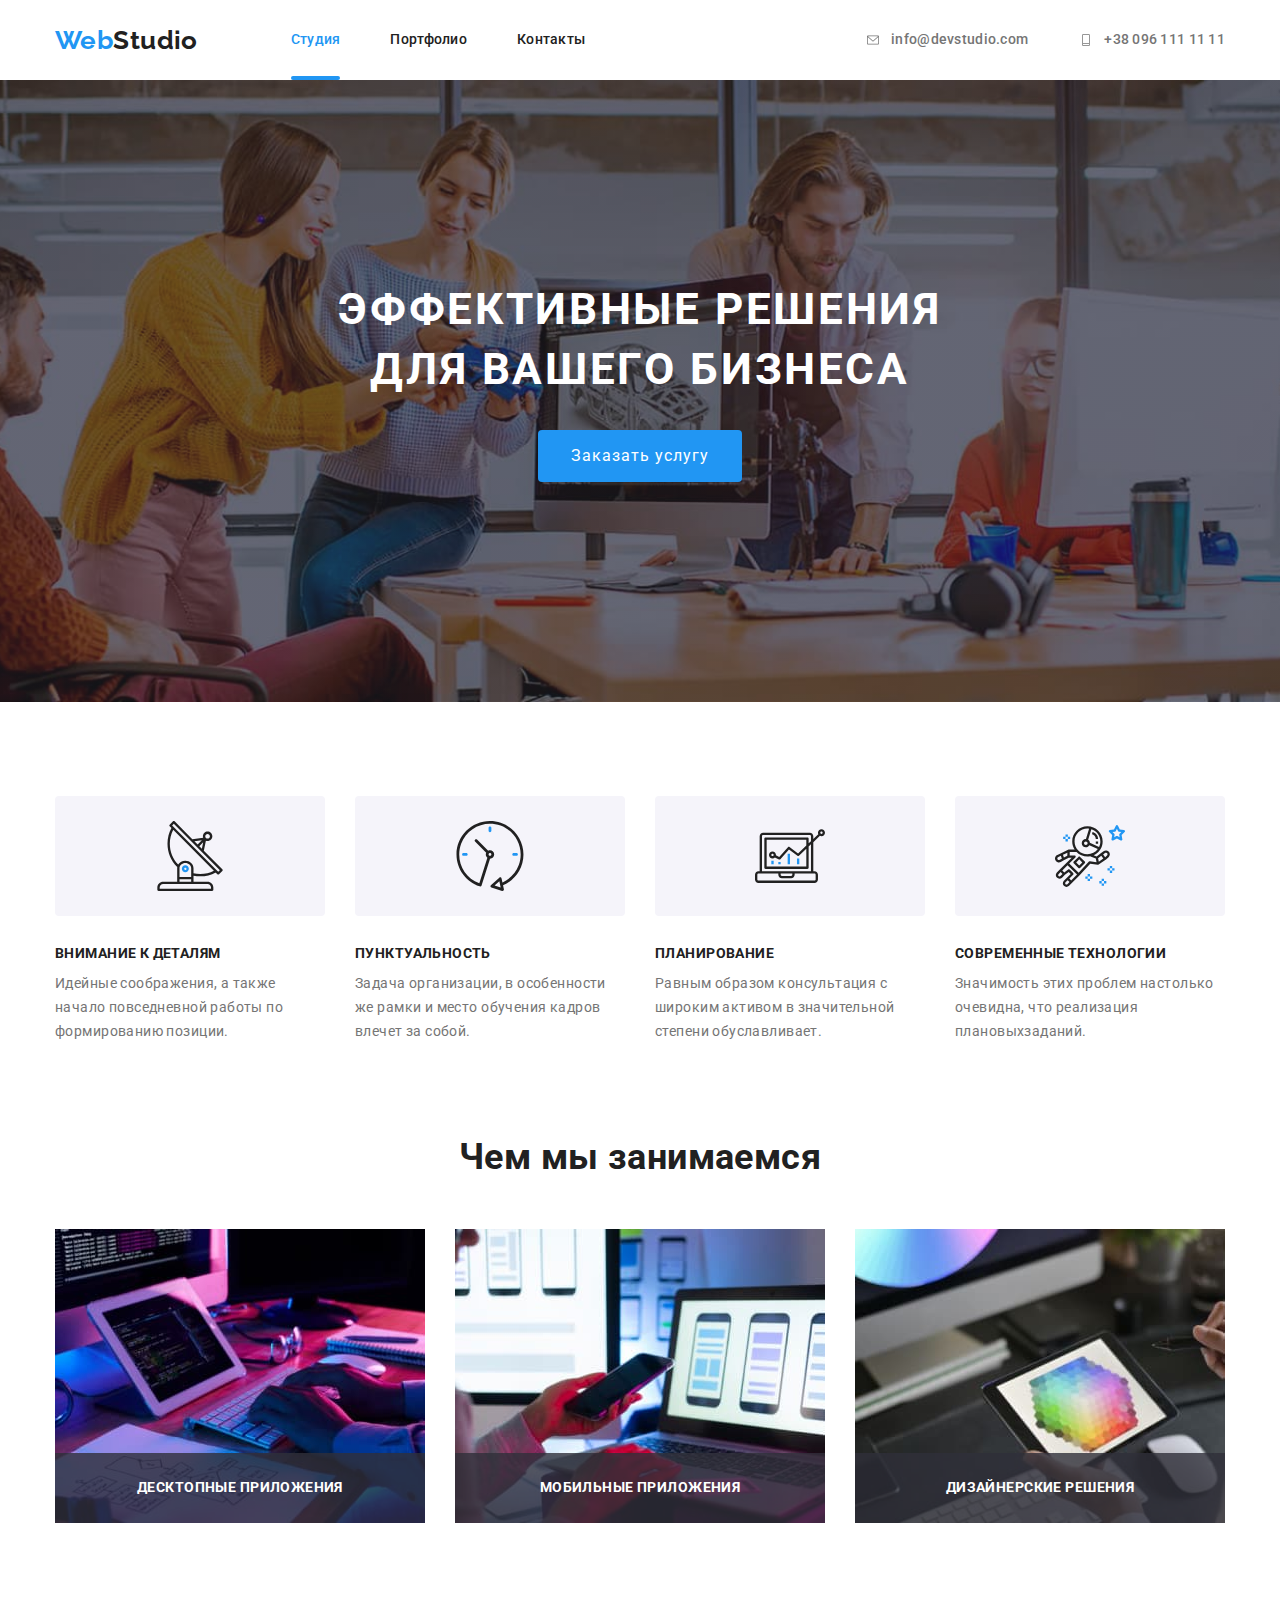
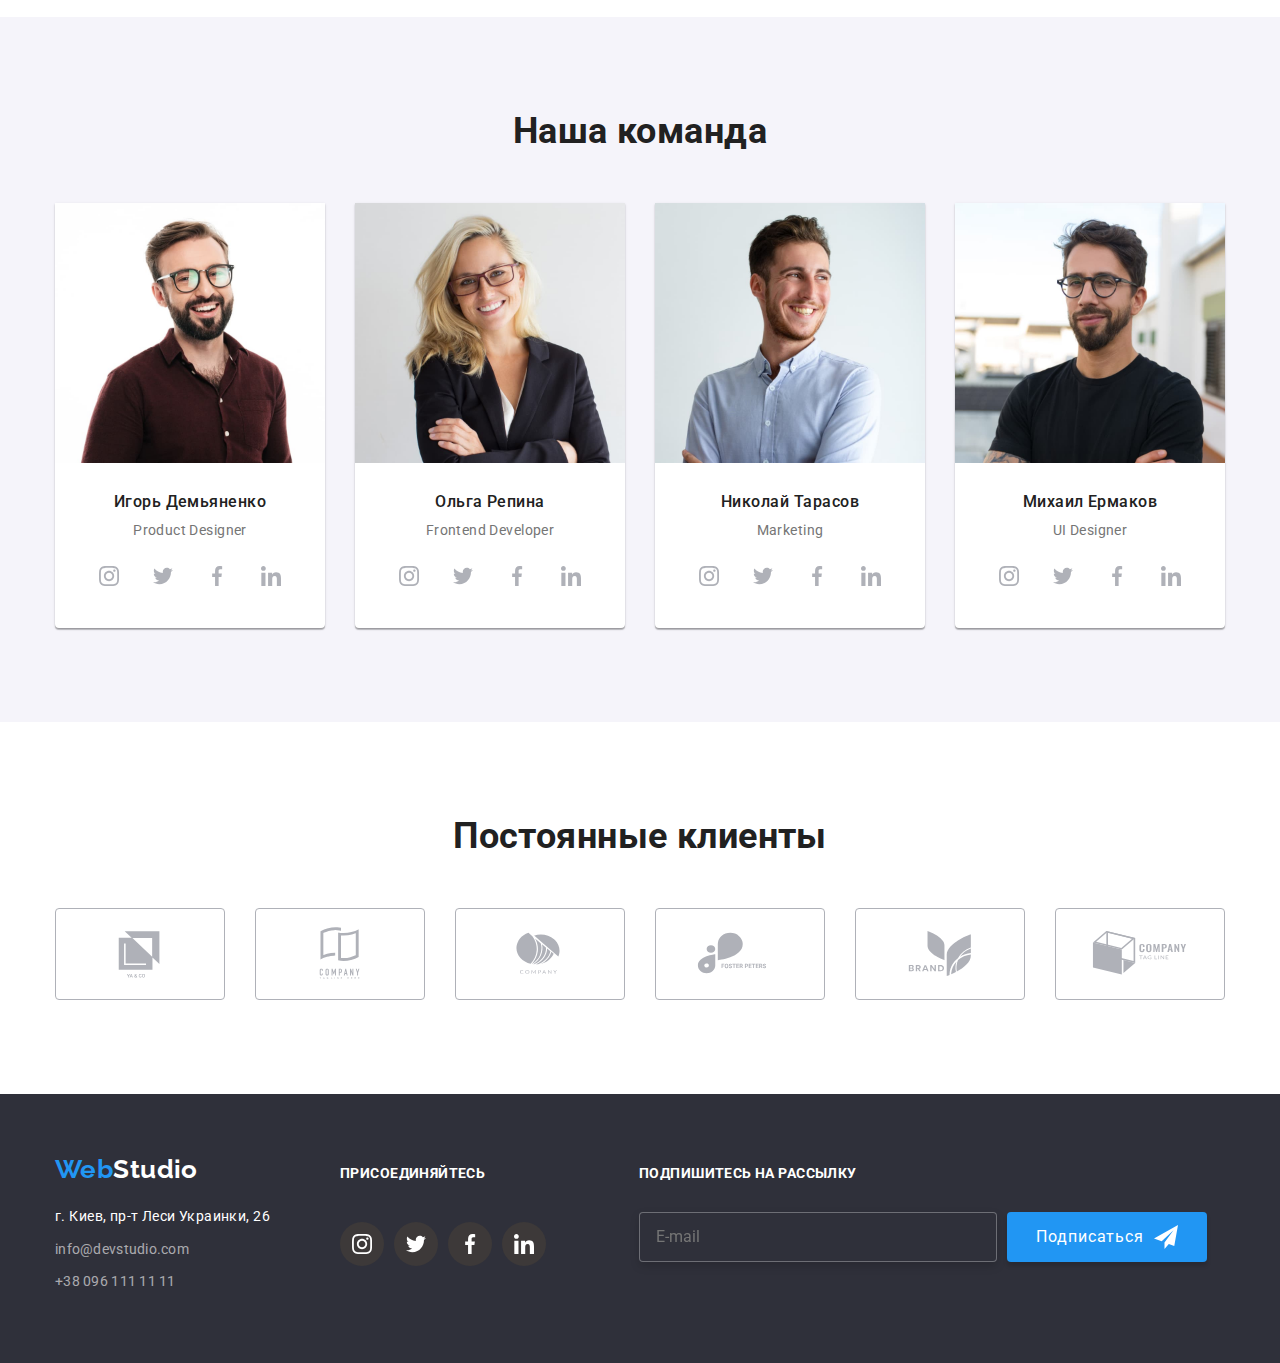
==== index.html @ f061e7f2 "7дз" ====
<!DOCTYPE html>
<html lang="ru">
<head>
    <meta charset="UTF-8">
    <meta http-equiv="X-UA-Compatible" content="IE=edge">
    <meta name="viewport" content="width=device-width, initial-scale=1.0">
    <title>WebStudio</title>
    <link href="https://fonts.googleapis.com/css2?family=Raleway:wght@700&family=Roboto:wght@400;500;700;900&display=swap" rel="stylesheet">
    <link rel="stylesheet" href="https://cdnjs.cloudflare.com/ajax/libs/modern-normalize/1.1.0/modern-normalize.min.css">
    <link rel="stylesheet" href="css/style.css">
    <link rel="stylesheet" href="css/main.min.css">
    
</head>
<body>
    <header class="header">
        <div class="container">
        <nav class="header-nav main">
            <a class="logo link" href="./index.html">
                <span class="accent">Web</span>Studio</a>
    
            <ul class="nav-list list">
                <li class="header-item"><a class="nav-link link current" href="./index.html">Студия</a></li>
                <li class="header-item"><a class="nav-link link" href="./portfolio.html">Портфолио</a></li>
                <li class="header-item"><a class="nav-link link" href="">Контакты</a></li>
            </ul>
        </nav>
        
        <ul class="contacts-list list">
            <li class="header-item">
                <a class="contact-link link" href="mailto:info@devstudio.com">
                     <svg class="header-icon" width="16" height="12">
                        <use href="./images/icons.svg#icon-email-1"></use>
                    </svg>
                    info@devstudio.com</a></li>
            <li class="header-item">
                <a class="contact-link link" href="tel:+380961111111">
                     <svg class="header-icon" width="16" height="12">
                        <use href="./images/icons.svg#icon-mobile-2" ></use>
                    </svg>
                    +38 096 111 11 11</a></li>
        </ul>
        </div>

    
    </header>
    <main>

        <section class="section hero">
            <div class="container">
            <h1 class="hero-title">Эффективные решения для вашего бизнеса
            </h1>
            <button class="button" type="button" data-modal-open>Заказать услугу</button>
        </div>
        </section>

    <section class="section about">
        <div class="container">
        <h2 class="section-title visually-hidden">наши приоритеты</h2>

        <ul class="about-list list">
            <li class="about-item" >
                <div class="about-soc-list">
                    <svg class="about-soc-icon" width="70" height="70">
                        <use href="./images/icons.svg#icon-antenna-1"></use>
                    </svg>

                </div>
                
                
                <h3 class="about-subtitle">Внимание к деталям</h3>
                <p class="about-description">Идейные соображения, а также начало повседневной работы по формированию позиции.</p>
            </li>
            <li class="about-item">
                <div class="about-soc-list">
                    <svg class="about-soc-icon" width="70" height="70">
                        <use href="./images/icons.svg#icon-clock-2"></use>
                    </svg>

                </div>

                <h3 class="about-subtitle">Пунктуальность</h3>
                <p class="about-description">Задача организации, в особенности же рамки и место обучения кадров влечет за собой.</p>
            </li>
            <li class="about-item">
                <div class="about-soc-list">
                    <svg class="about-soc-icon" width="70" height="70">
                        <use href="./images/icons.svg#icon-diagram-3"></use>
                    </svg>

                </div>
                <h3 class="about-subtitle">Планирование</h3>
                <p class="about-description">Равным образом консультация с широким активом в значительной степени обуславливает.</p>
            </li>
            <li class="about-item">
                <div class="about-soc-list">
                    <svg class="about-soc-icon" width="70" height="70">
                        <use href="./images/icons.svg#icon-astronaut-4"></use>
                    </svg>

                </div>
                <h3 class="about-subtitle">Современные технологии</h3>
                <p class="about-description">Значимость этих проблем настолько очевидна, что реализация плановыхзаданий.</p>
            </li>
        </ul>
    </div>
    </section>
    <section class="section work">
        <div class="container">
        <h2 class="section-title">Чем мы занимаемся</h2>
        <ul class="work-list list">
            <div class="work-fon">
            <li class="work-item">
                <img src="./images/box1computer.jpg" alt="компьютер" width="370" />
                <p class="work-text">Десктопные приложения</p>
            </li>
       
            <li class="work-item">
                <img src="./images/box2phone.jpg" alt="телефон" width="370" />
                <p class="work-text">Мобильные приложения</p>
            </li>
            <li class="work-item">
                <img src="./images/box3planchet.jpg" alt="планшет" width="370" />
                <p class="work-text">Дизайнерские решения</p>
            </li>
        </div>
        </ul>
    </div>
    </section>
    <section class="section team">
        <div class="container">
        <h2 class="section-title">Наша команда</h2>
        <ul class="team-list list">
            <li class="team-item">
                <img src="./images/man1.jpg" alt="мужчина1" width="270" />
                <div class="thumb">
                <h3 class="team-subtitle">Игорь Демьяненко</h3>
                <p class="team- description">Product Designer</p>
                <ul class="team-soc-list list">
                    <li class="team-soc-item">
                        <a href="" class="team-soc-link">
                            <svg class="team-soc-icon" width="20" height="20">
                                <use href="./images/icons.svg#icon-instagram-1"></use>
                            </svg>
                        </a>
                    </li>
                    <li class="team-soc-item">
                        <a href="" class="team-soc-link">
                            <svg class="team-soc-icon" width="20" height="20">
                                <use href="./images/icons.svg#icon-twitter-2"></use>
                            </svg>
                        </a>
                    </li>
                    <li class="team-soc-item">
                        <a href="" class="team-soc-link">
                            <svg class="team-soc-icon" width="20" height="20">
                                <use href="./images/icons.svg#icon-facebook-3"></use>  
                            </svg>                           
                        </a>
                    </li>
                    <li class="team-soc-item">
                        <a href="" class="team-soc-link">
                            <svg class="team-soc-icon" width="20" height="20">
                                <use href="./images/icons.svg#icon-linkedin-4"></use>
                            </svg>
                        </a>
                    </li>
                </ul>
                </div>
            </li>
            <li class="team-item">
                <img src="./images/woman2.jpg" alt="женщина2" width="270" />
                <div class="thumb">
                <h3 class="team-subtitle">Ольга Репина</h3>
                <p class="team- description">Frontend Developer</p>
                <ul class="team-soc-list list">
                    <li class="team-soc-item">
                        <a href="" class="team-soc-link">
                            <svg class="team-soc-icon" width="20" height="20">
                                <use href="./images/icons.svg#icon-instagram-1"></use>
                            </svg>
                        </a>
                    </li>
                    <li class="team-soc-item">
                        <a href="" class="team-soc-link">
                            <svg class="team-soc-icon" width="20" height="20">
                                <use href="./images/icons.svg#icon-twitter-2"></use>
                            </svg>
                        </a>
                    </li>
                    <li class="team-soc-item">
                        <a href="" class="team-soc-link">
                            <svg class="team-soc-icon" width="20" height="20">
                                <use href="./images/icons.svg#icon-facebook-3"></use>  
                            </svg>                           
                        </a>
                    </li>
                    <li class="team-soc-item">
                        <a href="" class="team-soc-link">
                            <svg class="team-soc-icon" width="20" height="20">
                                <use href="./images/icons.svg#icon-linkedin-4"></use>
                            </svg>
                        </a>
                    </li>
                
                </ul>
            </div>
            </li>
            <li class="team-item">
                <img src="./images/man3.jpg" alt="мужчина3" width="270" />
                <div class="thumb">
                <h3 class="team-subtitle">Николай Тарасов</h3>
                <p class="team- description">Marketing</p>
                <ul class="team-soc-list list">
                    <li class="team-soc-item">
                        <a href="" class="team-soc-link">
                            <svg class="team-soc-icon" width="20" height="20">
                                <use href="./images/icons.svg#icon-instagram-1"></use>
                            </svg>
                        </a>
                    </li>
                    <li class="team-soc-item">
                        <a href="" class="team-soc-link">
                            <svg class="team-soc-icon" width="20" height="20">
                                <use href="./images/icons.svg#icon-twitter-2"></use>
                            </svg>
                        </a>
                    </li>
                    <li class="team-soc-item">
                        <a href="" class="team-soc-link">
                            <svg class="team-soc-icon" width="20" height="20">
                                <use href="./images/icons.svg#icon-facebook-3"></use>  
                            </svg>                           
                        </a>
                    </li>
                    <li class="team-soc-item">
                        <a href="" class="team-soc-link">
                            <svg class="team-soc-icon" width="20" height="20">
                                <use href="./images/icons.svg#icon-linkedin-4"></use>
                            </svg>
                        </a>
                    </li>
                </ul>
            </div>
            </li>
            <li class="team-item">
                <img src="./images/man4.jpg" alt="мужчина4" width="270" />
                <div class="thumb">
                <h3 class="team-subtitle">Михаил Ермаков</h3>
                <p class="team- description">UI Designer</p>
                <ul class="team-soc-list list">
                    <li class="team-soc-item">
                        <a href="" class="team-soc-link">
                            <svg class="team-soc-icon" width="20" height="20">
                                <use href="./images/icons.svg#icon-instagram-1"></use>
                            </svg>
                        </a>
                    </li>
                    <li class="team-soc-item">
                        <a href="" class="team-soc-link">
                            <svg class="team-soc-icon" width="20" height="20">
                                <use href="./images/icons.svg#icon-twitter-2"></use>
                            </svg>
                        </a>
                    </li>
                    <li class="team-soc-item">
                        <a href="" class="team-soc-link">
                            <svg class="team-soc-icon" width="20" height="20">
                                <use href="./images/icons.svg#icon-facebook-3"></use>  
                            </svg>                           
                        </a>
                    </li>
                    <li class="team-soc-item">
                        <a href="" class="team-soc-link">
                            <svg class="team-soc-icon" width="20" height="20">
                                <use href="./images/icons.svg#icon-linkedin-4"></use>
                            </svg>
                        </a>
                    </li>
                </ul>
            </div>
            </li>
        </ul>
    </div>
    </section>
    <section class="section customers">
        <div class="container">
         <h2 class="section-title">Постоянные клиенты</h2>
         <ul class="customers-list list">
             <li class="customers-list-item">
                 <a href="" class="customers-list-link">
                     <svg class="customers-list-icon" width="106" height="60">
                    <use href="./images/icons.svg#icon-group-1"></use> 
                    </svg> 
               </a>
             </li>
             <li class="customers-list-item">
                <a href="" class="customers-list-link">
                    <svg class="customers-list-icon" width="106" height="60">
                        <use href="./images/icons.svg#icon-group-2"></use> 
                        </svg> 
                   </a>
             </li>
             <li class="customers-list-item">
                <a href="" class="customers-list-link">
                    <svg class="customers-list-icon" width="106" height="60">
                        <use href="./images/icons.svg#icon-group-3"></use> 
                        </svg> 
                </a>
             </li>
             <li class="customers-list-item">
                <a href="" class="customers-list-link">
                    <svg class="customers-list-icon" width="106" height="60">
                        <use href="./images/icons.svg#icon-group-4"></use> 
                        </svg> 
                </a>
             </li>
             <li class="customers-list-item">
                <a href="" class="customers-list-link">
                    <svg class="customers-list-icon" width="106" height="60">
                        <use href="./images/icons.svg#icon-group-5"></use> 
                        </svg> 
                   </a>
             </li>
             <li class="customers-list-item">
                <a href="" class="customers-list-link">
                    <svg class="customers-list-icon" width="106" height="60">
                        <use href="./images/icons.svg#icon-group-6"></use> 
                        </svg> 
                </a>
             </li>
         </ul>
        </div>

    </section>
</main>
    <footer class="footer">
    
        <div class="footer-container">
            <div class="footer-flex">
        <a class="logo link" href="/">
            <span class="accent">Web</span>Studio</a>
        <ul class="footer-list list">
            <li class="adress-item">
                <a class="adress-link link" href="https://goo.gl/maps/D3uRbkzvZpGUqhTm6" target="_blank" rel="noopener noreferrer">г. Киев, пр-т Леси Украинки, 26</a>
            </li>
            <li class="adress-item">
                <a class="contact-link link list" href="mailto:info@devstudio.com">info@devstudio.com</a>
            </li>
            <li class="adress-item">
                <a class="contact-link link list" href="tel:+380961111111">+38 096 111 11 11</a>
            </li>
        </ul>
    </div>
    <div class="footer-soc">
        <h2 class="footer-title">присоединяйтесь</h2>
        <ul class="footer-soc-list list">
            <li class="footer-soc-item">
                <a href="" class="footer-soc-link">
                    <svg class="footer-soc-icon" width="20" height="20">
                        <use href="./images/icons.svg#icon-instagram-1"></use> 
                        </svg>
                    </a> 
            </li>
            <li class="footer-soc-item">
                <a href="" class="footer-soc-link">
                    <svg class="footer-soc-icon" width="20" height="20">
                        <use href="./images/icons.svg#icon-twitter-2"></use> 
                        </svg>
                    </a>
            </li>
            <li class="footer-soc-item">
                <a href="" class="footer-soc-link">
                    <svg class="footer-soc-icon" width="20" height="20">
                        <use href="./images/icons.svg#icon-facebook-3"></use> 
                        </svg>
                    </a>
            </li>
            <li class="footer-soc-item">
                <a href="" class="footer-soc-link">
                    <svg class="footer-soc-icon" width="20" height="20">
                        <use href="./images/icons.svg#icon-linkedin-4"></use> 
                        </svg>
                    </a>
            </li>
        </ul>
    </div>
    
        <div class="footer-mailing">
        <p class="footer-maling-par">Подпишитесь на рассылку</p>
        <form class="form-footer">
            <input type="email" class="footer-input" name="user-name" placeholder="E-mail">
              <button class="footer-but" type="submit">Подписаться <svg class="footer-button-icon" width="24" height="24"> 
                <use href="./images/icons.svg#icon-airbus"></use>
            </svg> </button>
            </form>
           </div>
    </footer>

<div class="backdrop is-hidden" data-modal>
    <div class="modal">
        <button type="button" class="modal-button-icon" data-modal-close>
            <svg class="icon-butt" width="11" height="11">
                <use href="./images/icons.svg#icon-vector"></use>
            </svg>
        </button>
        <p class="modal-title">Оставьте свои данные, мы вам перезвоним</p>
    <form>
        <div class="modal-field">
        <label for="user-name" class="modal-lable">Имя</label>
        <div class="modal-field-wrap">
      <input 
        type="text" 
        class="modal-input" 
        name="user-name"
        id="user-name"
        />
        <svg class="modal-icon" width="18" height="18">
            <use href="./images/icons.svg#icon-person"></use>
        </svg>
    </div>
    </div>
    <div class="modal-field">
        <label for="user-telefon" class="modal-lable">Телефон</label>
        <div class="modal-field-wrap">
      <input type="text" 
        class="modal-input" 
        name="user-telefon"
        id="user-telefon"
        />
        <svg class="modal-icon" width="18" height="18">
            <use href="./images/icons.svg#icon-phone"></use>
        </svg>
    </div>
    </div>
    <div class="modal-field">
        <label for="user-email" class="modal-lable">Почта</label>
        <div class="modal-field-wrap">
      <input type="text" 
        class="modal-input" 
        name="user-email"
        id="user-email"
        />
        <svg class="modal-icon" width="18" height="18">
            <use href="./images/icons.svg#icon-email"></use>
        </svg>
    </div>
    </div>
    <div class="modal-field">
        <label for="user-text" class="modal-lable">Комментарий</label>
      <textarea name="user-text" 
        id="user-text" 
        class="modal-text" 
        placeholder="Введите текст"
        id="user-text"
        ></textarea>
    </div>
    <div class="modal-field">
       <input type="checkbox"
       name="privacy"
       id="privacy"
       value="privacy"
       class="modal-check visually-hidden"
       > 
       <label for="privacy"
       class="check-text"
       ><span>
    <svg class="check-icon" width="11" height="8">
        <use href="./images/icons.svg#icon-vectorr"></use>
    </svg>
</span>

    <p class="condition">Соглашаюсь с рассылкой и принимаю</p>
    <a href="Условия договора" class="conditionals">Условия договора</a>


    </label>

    </div>
       <button type="submit" class="send-button">Отправить</button>
    </form>

    </div>
</div>
<script src="./js/modal.js"></script>

</body>
</html>
---- css/style.css ----
:root {
    --primary-text-color: #757575;
    --secondary-text-color: #212121;
    --primary-white-color: #ffffff;
    --accent-color: #2196F3;
    --secondary-font-family: "Raleway", sans-serif;
    --primary-font-family: "Roboto", sans-serif;

}

html {
    box-sizing: border-box;
}

*,
*::before,
*::after {
    box-sizing: inherit;
}

body {
 font-family: var(--primary-font-family);
 color: var(--primary-text-color);
 background-color: var(--primay-white-color);
 font-size: 14px;
 letter-spacing: 0.03em;
}

.link  { 
    list-style: none;
    padding-left: 0;
    margin: 0;
    text-decoration: none;
}

.list { 
    list-style: none;
    padding-left: 0;
    margin: 0;
    padding: 0px;
}

.section {
    padding: 94px 0;
}

.container {
    margin-left: auto;
    margin-right: auto;
    padding-left: 15px;
    padding-right: 15px;
    width: 1200px;
    
}

h1, h2, h3, h4, h5, h6, p { 
    margin-top: 0;
    margin-bottom: 0px;
}

.img { 
    display: block;
    max-width: 100%;
    height: auto;
}

.adress { 
    font-style: normal;
}

.visually-hidden {
    position: absolute;
    width: 1px;
    height: 1px;
    margin: -1px;
    border: 0;
    padding: 0;
    
    white-space: nowrap;
    clip-path: inset(100%);
    clip: rect(0 0 0 0);
    overflow: hidden;
  }

.hero-title {
font-size: 36px;
line-height: 1.16;
text-align: center;
color: var(--secondary-text-color);

}

.section-title {
font-size: 36px;
line-height: 1.16;
text-align: center;
color: var(--secondary-text-color);

}

/* logo webstudio */
.logo {
font-family: var(--secondary-font-family);    
font-size: 26px;
line-height: 1.19;
color: var(--secondary-text-color);
font-weight: 700;
}

.logo.link {
    margin-right: 93px;
    
}

.accent { 
    color: var(--accent-color);
}

/* ссылки студия,портфолио,контакты,*/

.nav-link,
.contact-link {
padding-top: 32px;
padding-bottom: 32px;
display: block;

font-weight: 500;
line-height: 1.14;
letter-spacing: 0.02em;
color: var(--secondary-text-color);

transition-property: color;
transition-duration: 250ms;
transition-timing-function: cubic-bezier(0.4, 0, 0.2, 1);
}

.nav-link:hover,
.nav-link:focus,
.contact-link:hover,
.contact-link:focus,
.current {
color: var(--accent-color);
}

.nav-link.current {
    position: relative;
}

.nav-link.current::after {
    position: absolute;
    content: "";
    width: 100%;
    height: 4px;
    background: var(--accent-color);
    border-radius: 2px;
    display: block;
    bottom: 0px;
}



.header-item:not(:last-child) {
    margin-right: 50px;
}

.header-nav.main {
    display: flex;
    align-items: center;
}

.nav-list,
.contacts-list {
    display: flex;
align-items: center;
}

.contacts-list {
    margin-left: auto;
}

.header .container {
    display: flex;
    align-items: center;

}



/* емейл,телефон */

.contact-link {
color: var(--primary-text-color);
display: flex;
align-items: center;
}



.header-item .list {
    padding: 0px;
    margin-left: 0px;
}

.header-icon {
    fill: currentColor;
    margin-right: 10px;
}



/* button hero*/

.button {
    display: inline-block;
    border-radius: 4px;
    padding: 10px 32px;
    min-width: 200px;
    border: 1px solid transparent;
    align-items: center;
    margin-bottom: 20px;
    background: var(--accent-color);
    color: var(--primary-white-color);
    cursor: pointer;
    letter-spacing: 0.06em;
    font-size: 16px;
    line-height: 1.88;

}

/* HERO */

.hero {
    background: #2F303A;
    text-align: center;
    padding: 200px 0px;
    background-image: linear-gradient(rgba(47, 48, 58, 0.4),rgba(47, 48, 58, 0.4)), url(../images/people1.jpg);
    background-repeat: no-repeat;
    background-position: center;
    background-size: cover;
    max-width: 1600px;
    margin: 0 auto;
}



.hero-title {
margin-top: 0px;
margin-bottom: 30px;
text-transform: uppercase;

max-width: 650px;
margin-left: auto;
margin-right: auto;
font-size: 44px;
line-height: 1.36;
letter-spacing: 0.06em;
color: #ffffff;
}

/* секция  about */


.about-subtitle {
    margin-bottom: 10px;
margin-top: 0px;

font-size: 14px;
line-height: 1.14;
color: var(--secondary-text-color);
font-weight: 700;
text-transform: uppercase;
}

.about-list {
    
    margin-top: 0px;
    margin-bottom: 0px;
    display: flex;
    align-items: center;
    justify-content: space-between;
}

.about-description {
   line-height: 1.71;
}

.about-item {
   width: 270px;
 
}

.about-soc-list {
    width: 100%;
    height: 120px;
    background-color: #F5F4FA;
    border-radius: 4px;
    margin-bottom: 30px;
    display: flex;
    align-items: center;
    justify-content: center;

}


/* work */

.work {
  padding-top: 0px;
  }

.section-title {

    margin-bottom: 50px;
    
}

.work-list {
    align-items: center;
    justify-content: space-between;


}  
/*-------- */
.work-fon {
    display: flex;
    align-items: center;
    justify-content: space-between;
}

.work-item {
position: relative;
font-weight: 700;
font-size: 14px;
line-height: 1.14;
text-transform: uppercase;
color: #FFFFFF;
}

.work-text {
    position: absolute;
    bottom: 0;
    width: 370px;
    height: 70px;
    display: flex;
    align-items: center;
    justify-content: center;
    
    background: rgba(47, 48, 58, 0.8);
}
/* ------ */


/* секция наша команда */

.team {
    margin-top: 0px;
    margin-bottom: 0px;

    background: #F5F4FA;
}

.team-section {
    margin-top: 0px;
    margin-bottom: 50px;
}

.team-subtitle {
font-size: 16px;
line-height: 1.18;
letter-spacing: 0.03em;
font-weight: 500;
margin-bottom: 10px;


color: var(--secondary-text-color)
}


.team-list {
    display: flex;
    align-items: center;
    justify-content: space-between;
    
}

.team-item {
    background-color: var(--primary-white-color);
    box-shadow: 0px 1px 3px rgba(0, 0, 0, 0.12), 0px 1px 1px rgba(0, 0, 0, 0.14), 0px 2px 1px rgba(0, 0, 0, 0.2);
    border-radius: 0px 0px 4px 4px;
}

.thumb{
    padding: 30px 32px;
    text-align: center;
}

.team-soc-list {
    display: flex;
    justify-content: center;

}

.team-soc-item {
    width: 44px;
    height: 44px;
    margin-top: 16px;
    
}

.team-soc-item + .team-soc-item {
    margin-left: 10px;

}

.team-soc-link {
    width: 100%;
    height: 100%;
    background-color:FFFFFF;
    display: flex;
    align-items: center;
    justify-content: center;
    border-radius: 50%;

    transition-property: background-color;
    transition-duration: 250ms;
    transition-timing-function: cubic-bezier(0.4, 0, 0.2, 1);
    
}

.team-soc-icon {
    fill: #AFB1B8;
}

.team-soc-link:hover {
background-color: var(--accent-color);

}

.team-soc-link:hover .team-soc-icon {
fill: #F5F4FA;
}

/* customers */

.customers {
    margin-top: 0px;
    margin-bottom: 0px;

    background-color: var(--primary-white-color)

   
}

.customers-list-item {
    width: 170px;
    height: 92px;

     
}


.customers-list-item + .customers-list-item{
margin-left: 30px;

}

.customers-list-link {
width: 100%;
height: 100%;
background-color: #FFFFFF;;
display: flex;
align-items: center;
justify-content: center;
border: 1px solid #AFB1B8;
border-radius: 4px;

}

.customers-list-item:hover {
    color: var(--accent-color);
    border: 1px solid var(--accent-color);
    border-radius: 4px;
}

.customers-list-item:hover .customers-list-icon {
    fill: var(--accent-color);
}

.customers-list-icon {
    fill:  #AFB1B8;

    transition-property: fill;
    transition-duration: 250ms;
    transition-timing-function: cubic-bezier(0.4, 0, 0.2, 1);
}


.customers-list{
    display: flex;
    align-items: center;
    justify-content: space-between;

}

/* footer */

.footer {
background: #2F303A;


}

.footer-container {
    margin: auto;
    width: 1200px;
    padding: 60px 15px;
}

.adress-item {
    margin-bottom: 9px;
}

.footer .logo {
color: var(--primary-white-color);
margin-right: 0px;
margin-bottom: 20px;
display: block;

}

.adress-link {
font-size: 14px;
line-height: 1.71;
color: var(--primary-white-color);
}



.footer-item:not(:last-child){
    margin-bottom: 10px;
}



.footer .contact-link {
color:rgba(255, 255, 255, 0.6);
font-weight: 400;
line-height: 1.71;
padding: 0px;
}


.nav-link:hover,
.nav-link:focus,
.contact-link:hover,
.contact-link:focus,
.current {
    color: var(--accent-color);
}


.footer-container {
    display: flex;
    flex-direction: row;
    align-items: baseline;
    

}

.footer-soc {
    margin-left: 70px;
}

.footer-title {
    color: #ffffff;
    margin-bottom: 20px;
    justify-content:center;
    font-family: 'Roboto';
    font-style: normal;
    font-weight: 700;
    font-size: 14px;
    line-height: 1.14;
    letter-spacing: 0.03em;
    text-transform: uppercase;

}

.footer-soc-list {
    display: flex;
    justify-content: center;
    align-items: center;
    margin-top: 20px;
}

.footer-soc-item {
    width: 44px;
    height: 44px;
    margin-top: 20px;
    border-radius: 50%;
    background-color:#3d3939;
    display: flex;
    justify-content: center;
    align-items: center;
    padding: 20px;

    transition-property: background-color;
    transition-duration: 250ms;
    transition-timing-function: cubic-bezier(0.4, 0, 0.2, 1);
}

.footer-soc-item + .footer-soc-item {
    margin-left: 10px;

}

.footer-soc-link {
    width: 20px;
    height: 20px;
    fill: #FFFFFF;
    display: flex;
    justify-content: center;
    align-items: center;
    
}


.footer-soc-item:hover {
    background-color: var(--accent-color);
}

.footer-soc-item:hover .footer-soc-icon {
    fill: #F5F4FA;
    }


    /* форма футер */

.footer-mailing {
 margin-left: 93px;
 }    

.form-footer {
    display: flex;
    align-items: center;
}

.footer-maling-par {
font-weight: 700;
font-size: 14px;
line-height: 1.14;
letter-spacing: 0.03em;
text-transform: uppercase;
color: #FFFFFF;
padding-bottom: 20px;
margin-bottom: 10px;
}

.footer-button-icon {
width: 24px;
height: 24px;
fill: #ffffff;
margin-left: 10px;
}

.footer-input {
margin-right: 10px;
width: 358px;
height: 50px;
box-sizing: border-box;
font-size: 16px;
line-height: 1.25;
padding-left: 16px;
border: 1px solid rgba(255, 255, 255, 0.3);
filter: drop-shadow(0px 4px 4px rgba(0, 0, 0, 0.15));
border-radius: 4px;
background: #2F303A;
}

.footer-but {
display: flex;
align-items: center;
justify-content: center;
width: 200px;
height: 50px;
background: #2196F3;
box-shadow: 0px 4px 4px rgba(0, 0, 0, 0.15);
border-radius: 4px;
border: #2196F3;
font-size: 16px;
line-height: 1.88;
letter-spacing: 0.06em;
color: #FFFFFF;
}
                  /* ПОРТФОЛИО */

.portfolio-btn {

font-family: 'Roboto';
font-weight: 500;
font-size: 16px;
line-height: 1.62;


background-color: #F5F4FA;
border-radius: 4px;

color: var(--secondary-text-color);
cursor: pointer;
border: none;
padding: 6px 22px;

transition-property: background-color, color;
transition-duration: 250ms;
transition-timing-function: cubic-bezier(0.4, 0, 0.2, 1);

}

.portfolio-btn:hover,
.portfolio-btn:focus {
    background-color: var(--accent-color);
    color: var(--primary-white-color);
    box-shadow: 0px 3px 1px rgba(0, 0, 0, 0.1), 0px 1px 2px rgba(0, 0, 0, 0.08), 0px 2px 2px rgba(0, 0, 0, 0.12);
}

.portfolio-btn.current {
    background-color: var(--accent-color);
    color: var(--primary-white-color);
}

.portfolio-item:not(:last-child){
    margin-right: 8px;
}



.btn-list {
    display: flex;
    justify-content: center;
    padding: 20px;
    
}

img{
    display: block;
    
}

.card-list {
    display: flex;
    flex-wrap: wrap;
    margin-right: -30px;
    margin-bottom: -30px;
    }

.card-item {
    margin-right: 30px;
    margin-bottom: 30px;
    width: 370px;
    width: calc((100% - 90px) / 3);
    background-color: #ffffff;

    transition-property:  box-shadow;
    transition-duration: 250ms;
    transition-timing-function: cubic-bezier(0.4, 0, 0.2, 1);
    
    }

.card-item:hover {
  box-shadow: 0px 1px 1px rgba(0, 0, 0, 0.12), 0px 4px 4px rgba(0, 0, 0, 0.06), 1px 4px 6px rgba(0, 0, 0, 0.16);
  cursor: pointer;
    }

    /* анимация карточек */

    .card-top {
       position: relative;
       overflow: hidden;
       
    }

    .card-top:hover {
        box-shadow: 0px 1px 1px rgba(0, 0, 0, 0.12), 0px 4px 4px rgba(0, 0, 0, 0.06), 1px 4px 6px rgba(0, 0, 0, 0.16);
    }

.card-top-text {
    position: absolute;
width: 100%;
height: 100%;
top: 0;
left: 0;
font-size: 18px;
line-height: 1.56;
color: var(--primary-white-color);
padding: 63px 24px;
background: rgba(33, 150, 243, 0.9);
transform: translateY(100%);
transition: 250ms;

}

.card-item:hover .card-top-text {
    transform: translate(0);
}

    /* -------- */

    .thumbs {
    padding: 20px 24px;
    text-align: left;
    width: 370px;
    border-left:  1px solid #EEEEEE;
    border-right: 1px solid #EEEEEE; 
    border-bottom:  1px solid #EEEEEE;
    }

.card-title {
    margin-top: 20px;
    margin-bottom: 0px;
    padding: 0px;
    

    font-size: 18px;
    line-height: 2;
    letter-spacing: 0.06em;
    color: var(--secondary-text-color);
}

.card-desc {
    margin-top: 4px;
    margin-bottom: 0px;
    padding: 0px;

    font-size: 16px;
    line-height: 1.88;
    color: var(--primary-text-color);
}


/* M O D A L */

.backdrop {
    position: fixed;
    top: 0;
    width: 100vw;
    height: 100vh;
    background-color: rgba(0, 0, 0, 0.2);
    transition: opacity 320ms cubic-bezier(0.4, 0, 0.2, 1), visibility 250ms cubic-bezier(0.4, 0, 0.2, 1);
}

.modal {
    padding: 40px;
position: absolute;
top: 50%;
left: 50%;
width: 528px;
min-height: 581px;
background: #FFFFFF;
box-shadow: 0px 1px 3px rgba(0, 0, 0, 0.12), 0px 1px 1px rgba(0, 0, 0, 0.14), 0px 2px 1px rgba(0, 0, 0, 0.2);
border-radius: 4px;
transform: translate(-50%, -50%) scale(1);
}

.is-hidden .modal {
    transform: translate(-50%, -50%) scale(0.8);
}

.modal-button-icon {
    display: flex;
    align-items: center;
    justify-content: center;
    width: 30px;
    height: 30px;
    border-radius: 50%;
    background: #FFFFFF;
    border: 1px solid rgba(0, 0, 0, 0.1);
    position: absolute;
    top: 8px;
    right: 8px;
    cursor: pointer;
}

.modal-button-icon:hover {
    fill: var(--accent-color);
}

.is-hidden {
    visibility: hidden;
    opacity: 0;
    pointer-events: none;
}

               /* НАПОЛНЕНИЕ МОДАЛКИ */

.modal-title {
    margin-bottom: 12px;
font-weight: 700;
font-size: 20px;
line-height: 1.15;
text-align: center;
letter-spacing: 0.03em;
color: #212121;

}    

.modal-input {
    width: 100%;
    height: 40px;
    border: 1px solid rgba(33, 33, 33, 0.2);
    border-radius: 4px;
    padding-left: 41px;
    font-size: 12px;
    cursor: pointer;
    outline: none;
   
}

.modal-input:focus, 
.modal-input:hover {
    border-color: var(--accent-color);
   
}

.modal-input:focus+ .modal-icon, 
.modal-input:hover+ .modal-icon {
    fill: var(--accent-color);
    
}
.modal-field {
    margin-bottom: 10px;
}


.modal-lable {
font-weight: 400;
font-size: 12px;
line-height: 1.16;
letter-spacing: 0.01em;
color: #757575;
display: block;
margin-bottom: 4px;

}



.modal-text {
    width: 100%;
    height: 138px;
    border: 1px solid rgba(33, 33, 33, 0.2);
    border-radius: 4px;
    padding: 12px;
    font-size: 12px;
    resize: none;
    cursor: pointer;
    outline: none;
  
    
}

.modal-text:hover,
.modal-text:focus{
    border: 1px solid #2196F3;
}


.modal-field-wrap {
    position: relative;
}

.modal-icon {
    position: absolute;
    left: 11px;
    top: 50%;
    transform: translateY(-50%);
   
    
}

.check-text {
    display: flex;
    align-items: center;
   
}

.check-icon {
    fill: transparent;
 
}

.check-text span {
   
    margin-left: 13px;
    width: 16px;
height: 15px;
border: 2px solid #212121;
border-radius: 2px;
margin-right: 7px;
display: flex;
align-items: center;
justify-content: center;

}

.modal-check:checked + .check-text span {
    background-color: var(--accent-color);
    border: none;
}

.modal-check:checked + .check-text .check-icon {
    fill: var(--primary-white-color);
}

.condition {
position: relative;
margin-right: 8px;
font-weight: 400;
font-size: 14px;
line-height: 1.71;
letter-spacing: 0.03em;
color: #757575;

}

.conditionals {
font-weight: 400;
font-size: 14px;
line-height: 1.71;
letter-spacing: 0.03em;
color: var(--accent-color)
}




.send-button {
    position: absolute;
    transform: translateX(60%) translateY(25%);
    border-radius: 4px;
    padding: 10px 32px;
    min-width: 200px;
    height: 50px;
    border: 1px solid transparent;
    align-items: center;
    background: var(--accent-color);
    color: var(--primary-white-color);
    letter-spacing: 0.06em;
    font-size: 16px;
    line-height: 1.88;
    cursor: pointer;
}
---- css/main.min.css ----
/* No CSS *//*# sourceMappingURL=main.min.css.map */
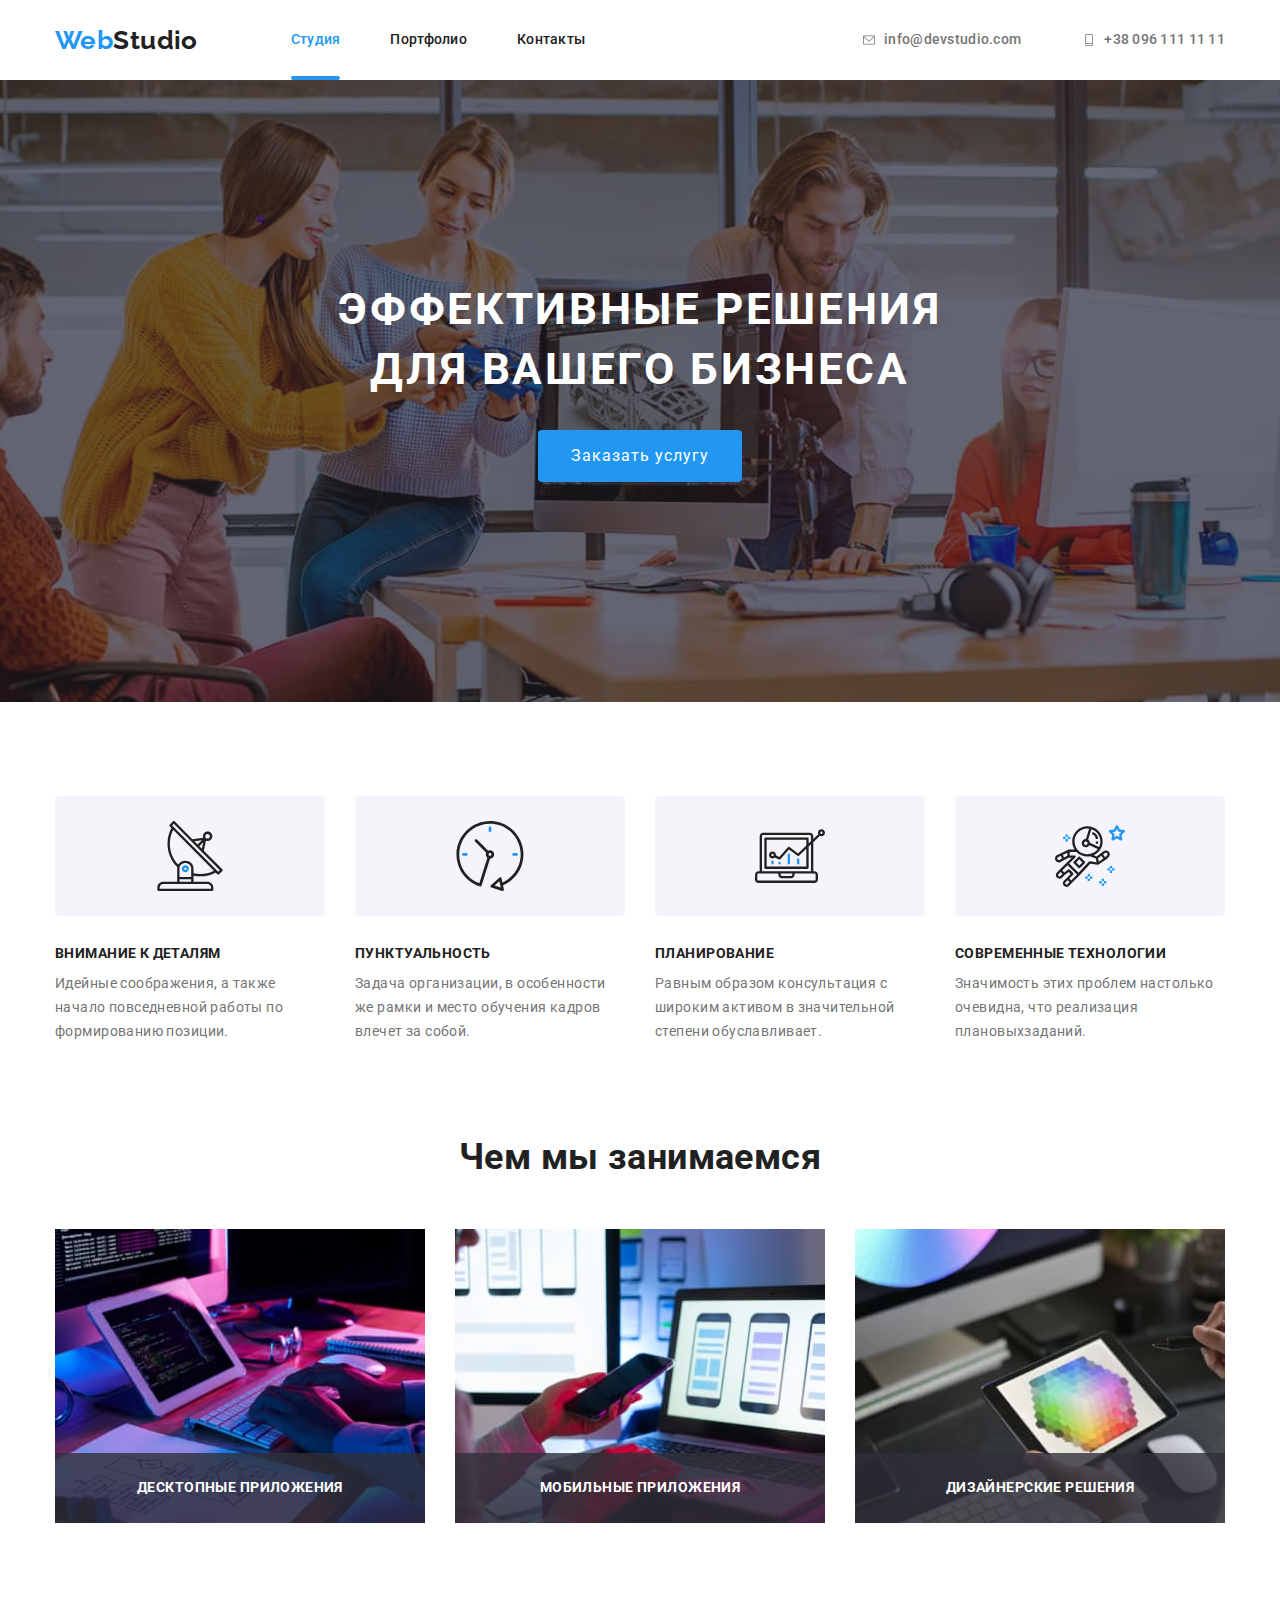
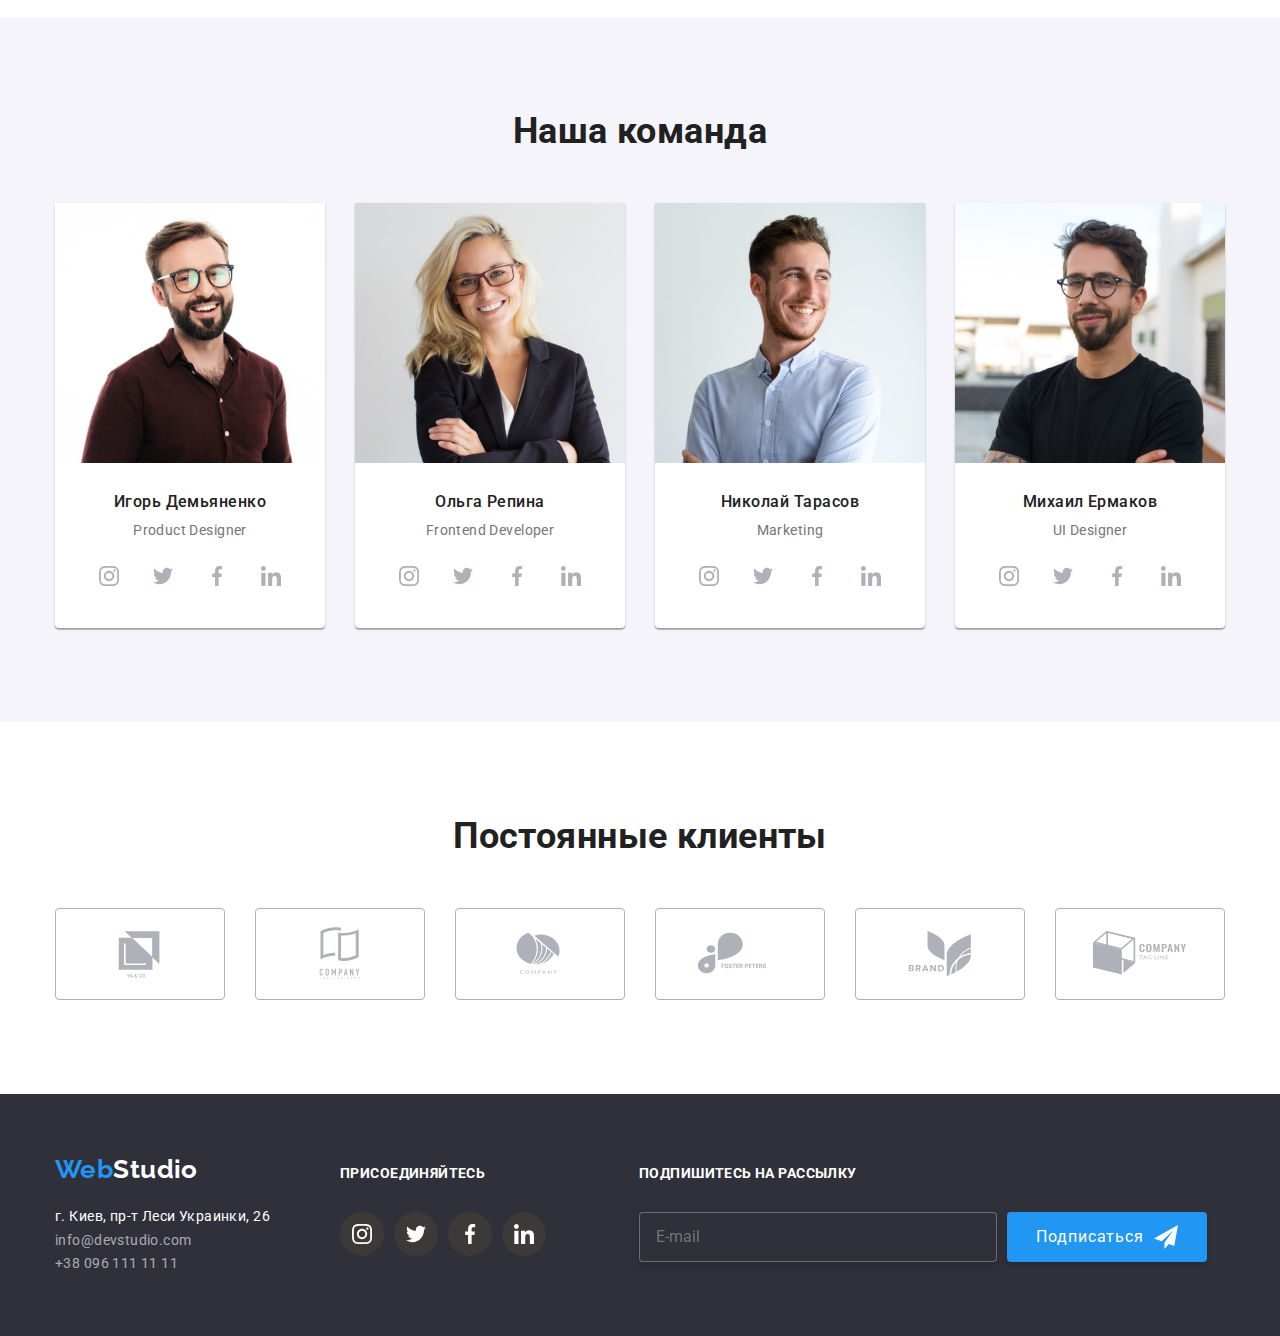
==== commit 4ddc855c: "7дз бем" ====
--- a/index.html
+++ b/index.html
@@ -15,26 +15,26 @@
     <header class="header">
         <div class="container">
         <nav class="header-nav main">
-            <a class="logo link" href="./index.html">
-                <span class="accent">Web</span>Studio</a>
+            <a class="logo head__logo link" href="./index.html">
+                <span class="head__accent">Web</span>Studio</a>
     
-            <ul class="nav-list list">
-                <li class="header-item"><a class="nav-link link current" href="./index.html">Студия</a></li>
-                <li class="header-item"><a class="nav-link link" href="./portfolio.html">Портфолио</a></li>
-                <li class="header-item"><a class="nav-link link" href="">Контакты</a></li>
+            <ul class="menu list">
+                <li class="menu__item"><a class="menu__link link current" href="./index.html">Студия</a></li>
+                <li class="menu__item"><a class="menu__link link" href="./portfolio.html">Портфолио</a></li>
+                <li class="menu__item"><a class="menu__link link" href="">Контакты</a></li>
             </ul>
         </nav>
         
-        <ul class="contacts-list list">
-            <li class="header-item">
-                <a class="contact-link link" href="mailto:info@devstudio.com">
-                     <svg class="header-icon" width="16" height="12">
+        <ul class="menu contacts__list list">
+            <li class="menu__item">
+                <a class="menu__contact-link link" href="mailto:info@devstudio.com">
+                     <svg class="menu__header-icon" width="16" height="12">
                         <use href="./images/icons.svg#icon-email-1"></use>
                     </svg>
                     info@devstudio.com</a></li>
-            <li class="header-item">
-                <a class="contact-link link" href="tel:+380961111111">
-                     <svg class="header-icon" width="16" height="12">
+            <li class="menu__item">
+                <a class="menu__contact-link link" href="tel:+380961111111">
+                     <svg class="menu__header-icon" width="16" height="12">
                         <use href="./images/icons.svg#icon-mobile-2" ></use>
                     </svg>
                     +38 096 111 11 11</a></li>
@@ -337,47 +337,47 @@
     
         <div class="footer-container">
             <div class="footer-flex">
-        <a class="logo link" href="/">
-            <span class="accent">Web</span>Studio</a>
+        <a class="logo head__logo link" href="/">
+            <span class="head__accent">Web</span>Studio</a>
         <ul class="footer-list list">
-            <li class="adress-item">
-                <a class="adress-link link" href="https://goo.gl/maps/D3uRbkzvZpGUqhTm6" target="_blank" rel="noopener noreferrer">г. Киев, пр-т Леси Украинки, 26</a>
-            </li>
-            <li class="adress-item">
-                <a class="contact-link link list" href="mailto:info@devstudio.com">info@devstudio.com</a>
-            </li>
-            <li class="adress-item">
-                <a class="contact-link link list" href="tel:+380961111111">+38 096 111 11 11</a>
+            <li class="footer-adress__item">
+                <a class="footer-adress__link link" href="https://goo.gl/maps/D3uRbkzvZpGUqhTm6" target="_blank" rel="noopener noreferrer">г. Киев, пр-т Леси Украинки, 26</a>
+            </li>
+            <li class="footer-adress__item">
+                <a class="footer-adress contact__link link list" href="mailto:info@devstudio.com">info@devstudio.com</a>
+            </li>
+            <li class="footer-adress__item">
+                <a class="footer-adress contact__link link list" href="tel:+380961111111">+38 096 111 11 11</a>
             </li>
         </ul>
     </div>
     <div class="footer-soc">
-        <h2 class="footer-title">присоединяйтесь</h2>
-        <ul class="footer-soc-list list">
-            <li class="footer-soc-item">
-                <a href="" class="footer-soc-link">
-                    <svg class="footer-soc-icon" width="20" height="20">
+        <h2 class="footer soc__title">присоединяйтесь</h2>
+        <ul class="footer-soc__list list">
+            <li class="footer-soc__item">
+                <a href="" class="footer-soc__link">
+                    <svg class="footer-soc__icon" width="20" height="20">
                         <use href="./images/icons.svg#icon-instagram-1"></use> 
                         </svg>
                     </a> 
             </li>
-            <li class="footer-soc-item">
-                <a href="" class="footer-soc-link">
-                    <svg class="footer-soc-icon" width="20" height="20">
+            <li class="footer-soc__item">
+                <a href="" class="footer-soc__link">
+                    <svg class="footer-soc__icon" width="20" height="20">
                         <use href="./images/icons.svg#icon-twitter-2"></use> 
                         </svg>
                     </a>
             </li>
-            <li class="footer-soc-item">
-                <a href="" class="footer-soc-link">
-                    <svg class="footer-soc-icon" width="20" height="20">
+            <li class="footer-soc__item">
+                <a href="" class="footer-soc__link">
+                    <svg class="footer-soc__icon" width="20" height="20">
                         <use href="./images/icons.svg#icon-facebook-3"></use> 
                         </svg>
                     </a>
             </li>
-            <li class="footer-soc-item">
-                <a href="" class="footer-soc-link">
-                    <svg class="footer-soc-icon" width="20" height="20">
+            <li class="footer-soc__item">
+                <a href="" class="footer-soc__link">
+                    <svg class="footer-soc__icon" width="20" height="20">
                         <use href="./images/icons.svg#icon-linkedin-4"></use> 
                         </svg>
                     </a>
@@ -386,10 +386,10 @@
     </div>
     
         <div class="footer-mailing">
-        <p class="footer-maling-par">Подпишитесь на рассылку</p>
+        <p class="footer mailng__par">Подпишитесь на рассылку</p>
         <form class="form-footer">
-            <input type="email" class="footer-input" name="user-name" placeholder="E-mail">
-              <button class="footer-but" type="submit">Подписаться <svg class="footer-button-icon" width="24" height="24"> 
+            <input type="email" class="form footer__input" name="user-name" placeholder="E-mail">
+              <button class="form footer__but" type="submit">Подписаться <svg class="footer-button__icon" width="24" height="24"> 
                 <use href="./images/icons.svg#icon-airbus"></use>
             </svg> </button>
             </form>
--- a/css/style.css
+++ b/css/style.css
@@ -107,19 +107,19 @@
 font-weight: 700;
 }
 
-.logo.link {
+.head__logo {
     margin-right: 93px;
     
 }
 
-.accent { 
+.head__accent { 
     color: var(--accent-color);
 }
 
 /* ссылки студия,портфолио,контакты,*/
 
-.nav-link,
-.contact-link {
+.menu__link,
+.menu__contact-link {
 padding-top: 32px;
 padding-bottom: 32px;
 display: block;
@@ -134,19 +134,19 @@
 transition-timing-function: cubic-bezier(0.4, 0, 0.2, 1);
 }
 
-.nav-link:hover,
-.nav-link:focus,
-.contact-link:hover,
-.contact-link:focus,
+.menu__link:hover,
+.menu__link:focus,
+.menu__contact-link:hover,
+.menu__contact-link:focus,
 .current {
 color: var(--accent-color);
 }
 
-.nav-link.current {
+.menu__link.current {
     position: relative;
 }
 
-.nav-link.current::after {
+.menu__link.current::after {
     position: absolute;
     content: "";
     width: 100%;
@@ -159,7 +159,7 @@
 
 
 
-.header-item:not(:last-child) {
+.menu__item:not(:last-child) {
     margin-right: 50px;
 }
 
@@ -168,13 +168,13 @@
     align-items: center;
 }
 
-.nav-list,
-.contacts-list {
+.menu,
+.contacts__list {
     display: flex;
 align-items: center;
 }
 
-.contacts-list {
+.contacts__list  {
     margin-left: auto;
 }
 
@@ -188,22 +188,23 @@
 
 /* емейл,телефон */
 
-.contact-link {
+.menu__contact-link {
 color: var(--primary-text-color);
 display: flex;
 align-items: center;
-}
-
-
-
-.header-item .list {
+margin-left: 10px;
+}
+
+
+
+.menu__item.list {
     padding: 0px;
     margin-left: 0px;
 }
 
-.header-icon {
+.menu__header-icon {
     fill: currentColor;
-    margin-right: 10px;
+    margin-right: 7px;
 }
 
 
@@ -516,7 +517,7 @@
     padding: 60px 15px;
 }
 
-.adress-item {
+.adress__item {
     margin-bottom: 9px;
 }
 
@@ -528,7 +529,7 @@
 
 }
 
-.adress-link {
+.footer-adress__link {
 font-size: 14px;
 line-height: 1.71;
 color: var(--primary-white-color);
@@ -542,7 +543,7 @@
 
 
 
-.footer .contact-link {
+.contact__link{
 color:rgba(255, 255, 255, 0.6);
 font-weight: 400;
 line-height: 1.71;
@@ -550,10 +551,10 @@
 }
 
 
-.nav-link:hover,
-.nav-link:focus,
-.contact-link:hover,
-.contact-link:focus,
+/* .nav-link:hover,
+.nav-link:focus, */
+.contact__link:hover,
+.contact__link:focus,
 .current {
     color: var(--accent-color);
 }
@@ -571,7 +572,7 @@
     margin-left: 70px;
 }
 
-.footer-title {
+.soc__title {
     color: #ffffff;
     margin-bottom: 20px;
     justify-content:center;
@@ -585,17 +586,17 @@
 
 }
 
-.footer-soc-list {
+.footer-soc__list {
     display: flex;
     justify-content: center;
     align-items: center;
     margin-top: 20px;
 }
 
-.footer-soc-item {
+.footer-soc__item {
     width: 44px;
     height: 44px;
-    margin-top: 20px;
+    margin-top: 10px;
     border-radius: 50%;
     background-color:#3d3939;
     display: flex;
@@ -608,12 +609,12 @@
     transition-timing-function: cubic-bezier(0.4, 0, 0.2, 1);
 }
 
-.footer-soc-item + .footer-soc-item {
+.footer-soc__item + .footer-soc__item {
     margin-left: 10px;
 
 }
 
-.footer-soc-link {
+.footer-soc__link {
     width: 20px;
     height: 20px;
     fill: #FFFFFF;
@@ -624,11 +625,11 @@
 }
 
 
-.footer-soc-item:hover {
+.footer-soc__item:hover {
     background-color: var(--accent-color);
 }
 
-.footer-soc-item:hover .footer-soc-icon {
+.footer-soc__item:hover .footer-soc__icon {
     fill: #F5F4FA;
     }
 
@@ -644,7 +645,7 @@
     align-items: center;
 }
 
-.footer-maling-par {
+.mailng__par {
 font-weight: 700;
 font-size: 14px;
 line-height: 1.14;
@@ -655,14 +656,14 @@
 margin-bottom: 10px;
 }
 
-.footer-button-icon {
+.footer-button__icon {
 width: 24px;
 height: 24px;
 fill: #ffffff;
 margin-left: 10px;
 }
 
-.footer-input {
+.footer__input {
 margin-right: 10px;
 width: 358px;
 height: 50px;
@@ -676,7 +677,7 @@
 background: #2F303A;
 }
 
-.footer-but {
+.footer__but {
 display: flex;
 align-items: center;
 justify-content: center;
